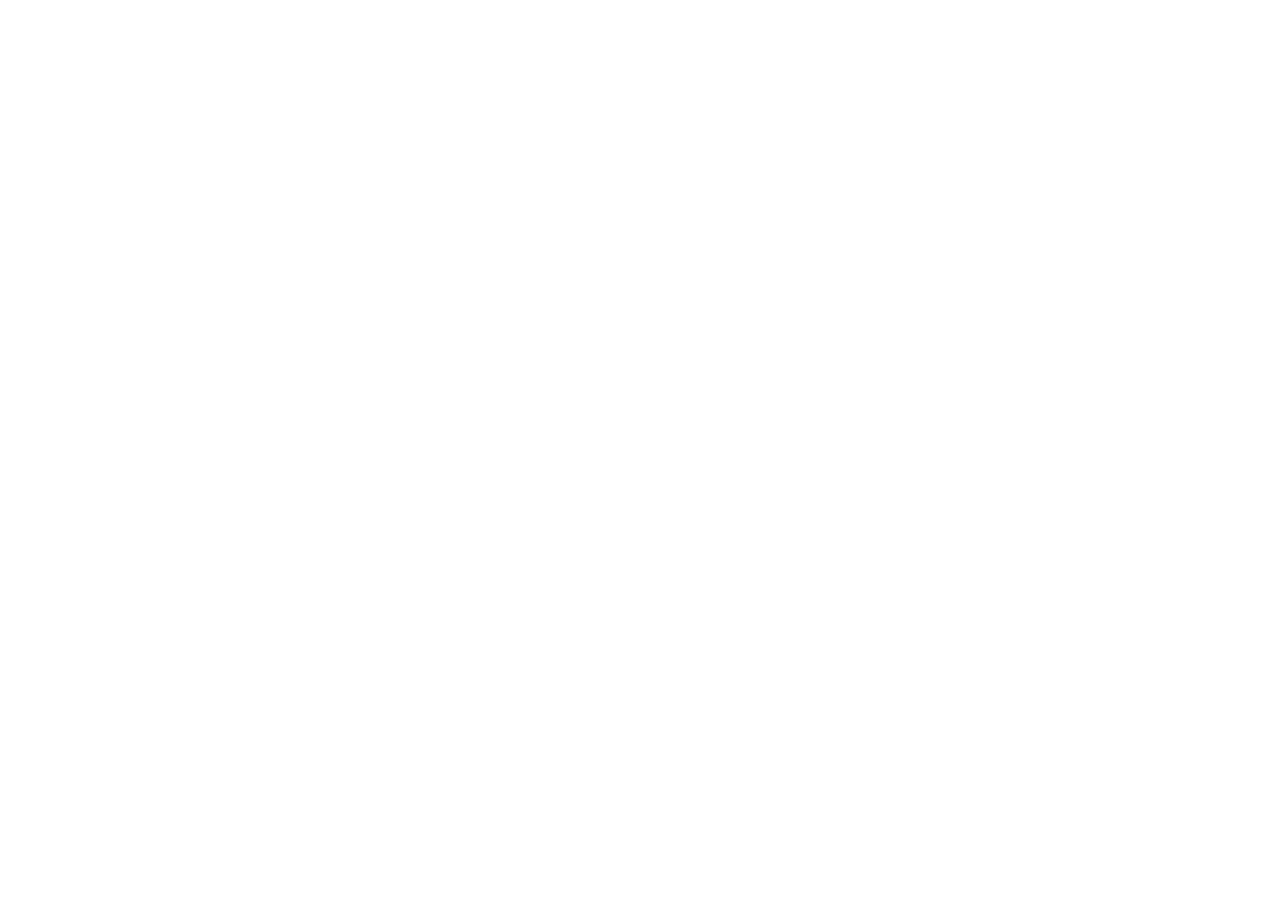
==== storybook-content/index.html @ 7ec9d9fd "storybook init" ====
<!DOCTYPE html>
<html lang="en">
  <head>
    <meta charset="utf-8" />
    <link rel="icon" href="%PUBLIC_URL%/favicon.ico" />
    <meta name="viewport" content="width=device-width, initial-scale=1" />
    <meta name="theme-color" content="#000000" />
    <meta
      name="description"
      content="Michal's React portfolio"
    />
    <link rel="apple-touch-icon" href="%PUBLIC_URL%/logo192.png" />

    <link rel="manifest" href="%PUBLIC_URL%/manifest.json" />
    <title>CodEng App</title>
  </head>
  <body>
    <noscript>You need to enable JavaScript to run this app.</noscript>
    <div id="root"></div>
  </body>
</html>
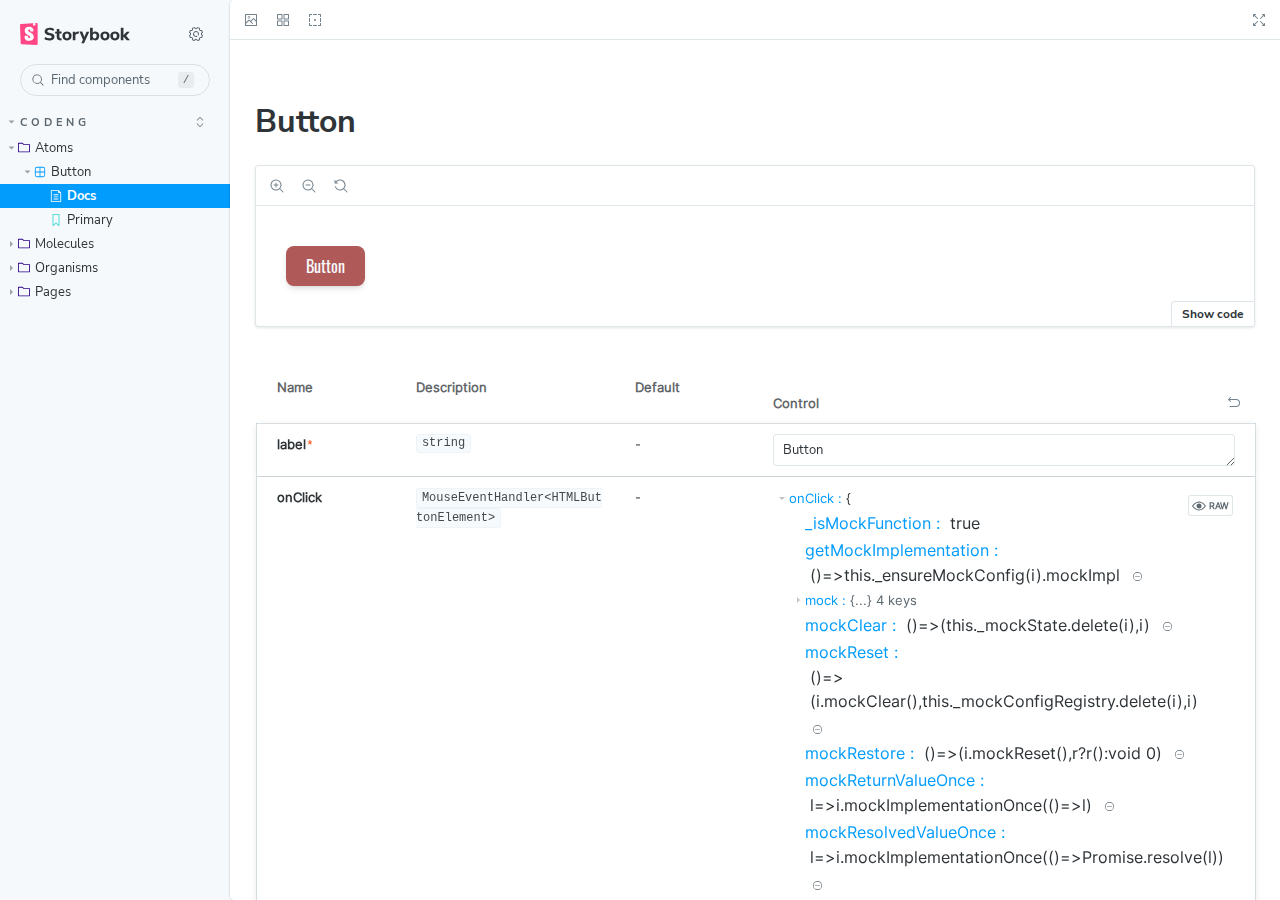
==== commit 75538dcf: "upgrade" ====
--- a/storybook-content/index.html
+++ b/storybook-content/index.html
@@ -2,20 +2,132 @@
 <html lang="en">
   <head>
     <meta charset="utf-8" />
-    <link rel="icon" href="%PUBLIC_URL%/favicon.ico" />
+
+    <title>@storybook/cli - Storybook</title>
     <meta name="viewport" content="width=device-width, initial-scale=1" />
-    <meta name="theme-color" content="#000000" />
-    <meta
-      name="description"
-      content="Michal's React portfolio"
+
+    <link rel="icon" type="image/svg+xml" href="./favicon.svg" />
+
+    <link
+      rel="prefetch"
+      href="./sb-common-assets/nunito-sans-regular.woff2"
+      as="font"
+      type="font/woff2"
+      crossorigin
     />
-    <link rel="apple-touch-icon" href="%PUBLIC_URL%/logo192.png" />
+    <link
+      rel="prefetch"
+      href="./sb-common-assets/nunito-sans-bold.woff2"
+      as="font"
+      type="font/woff2"
+      crossorigin
+    />
+    <link rel="stylesheet" href="./sb-common-assets/fonts.css" />
 
-    <link rel="manifest" href="%PUBLIC_URL%/manifest.json" />
-    <title>CodEng App</title>
+    <link href="./sb-manager/runtime.js" rel="modulepreload" />
+
+    <link href="./sb-addons/links-0/manager-bundle.js" rel="modulepreload" />
+
+    <link
+      href="./sb-addons/essentials-controls-1/manager-bundle.js"
+      rel="modulepreload"
+    />
+
+    <link
+      href="./sb-addons/essentials-actions-2/manager-bundle.js"
+      rel="modulepreload"
+    />
+
+    <link
+      href="./sb-addons/essentials-backgrounds-3/manager-bundle.js"
+      rel="modulepreload"
+    />
+
+    <link
+      href="./sb-addons/essentials-viewport-4/manager-bundle.js"
+      rel="modulepreload"
+    />
+
+    <link
+      href="./sb-addons/essentials-toolbars-5/manager-bundle.js"
+      rel="modulepreload"
+    />
+
+    <link
+      href="./sb-addons/essentials-measure-6/manager-bundle.js"
+      rel="modulepreload"
+    />
+
+    <link
+      href="./sb-addons/essentials-outline-7/manager-bundle.js"
+      rel="modulepreload"
+    />
+
+    <link
+      href="./sb-addons/onboarding-8/manager-bundle.js"
+      rel="modulepreload"
+    />
+
+    <link
+      href="./sb-addons/interactions-9/manager-bundle.js"
+      rel="modulepreload"
+    />
+
+    <link href="./sb-addons/a11y-10/manager-bundle.js" rel="modulepreload" />
+
+    <link
+      href="./sb-addons/react-router-v6-11/manager-bundle.js"
+      rel="modulepreload"
+    />
+
+    <style>
+      #storybook-root[hidden] {
+        display: none !important;
+      }
+    </style>
   </head>
+
   <body>
-    <noscript>You need to enable JavaScript to run this app.</noscript>
     <div id="root"></div>
+
+    <script>
+      window["FEATURES"] = {
+        warnOnLegacyHierarchySeparator: true,
+        buildStoriesJson: false,
+        storyStoreV7: true,
+        argTypeTargetsV7: true,
+        legacyDecoratorFileOrder: false,
+        disallowImplicitActionsInRenderV8: false,
+      };
+
+      window["REFS"] = {};
+
+      window["LOGLEVEL"] = "info";
+
+      window["DOCS_OPTIONS"] = {
+        defaultName: "Docs",
+        autodocs: "tag",
+      };
+
+      window["CONFIG_TYPE"] = "PRODUCTION";
+    </script>
+
+    <script type="module">
+      import "./sb-manager/runtime.js";
+      import "./sb-addons/links-0/manager-bundle.js";
+      import "./sb-addons/essentials-controls-1/manager-bundle.js";
+      import "./sb-addons/essentials-actions-2/manager-bundle.js";
+      import "./sb-addons/essentials-backgrounds-3/manager-bundle.js";
+      import "./sb-addons/essentials-viewport-4/manager-bundle.js";
+      import "./sb-addons/essentials-toolbars-5/manager-bundle.js";
+      import "./sb-addons/essentials-measure-6/manager-bundle.js";
+      import "./sb-addons/essentials-outline-7/manager-bundle.js";
+      import "./sb-addons/onboarding-8/manager-bundle.js";
+      import "./sb-addons/interactions-9/manager-bundle.js";
+      import "./sb-addons/a11y-10/manager-bundle.js";
+      import "./sb-addons/react-router-v6-11/manager-bundle.js";
+    </script>
+
+    <link href="./sb-preview/runtime.js" rel="prefetch" as="script" />
   </body>
 </html>
--- a/storybook-content/sb-common-assets/fonts.css
+++ b/storybook-content/sb-common-assets/fonts.css
@@ -0,0 +1,31 @@
+@font-face {
+  font-family: 'Nunito Sans';
+  font-style: normal;
+  font-weight: 400;
+  font-display: swap;
+  src: url('./nunito-sans-regular.woff2') format('woff2');
+}
+
+@font-face {
+  font-family: 'Nunito Sans';
+  font-style: italic;
+  font-weight: 400;
+  font-display: swap;
+  src: url('./nunito-sans-italic.woff2') format('woff2');
+}
+
+@font-face {
+  font-family: 'Nunito Sans';
+  font-style: normal;
+  font-weight: 700;
+  font-display: swap;
+  src: url('./nunito-sans-bold.woff2') format('woff2');
+}
+
+@font-face {
+  font-family: 'Nunito Sans';
+  font-style: italic;
+  font-weight: 700;
+  font-display: swap;
+  src: url('./nunito-sans-bold-italic.woff2') format('woff2');
+}
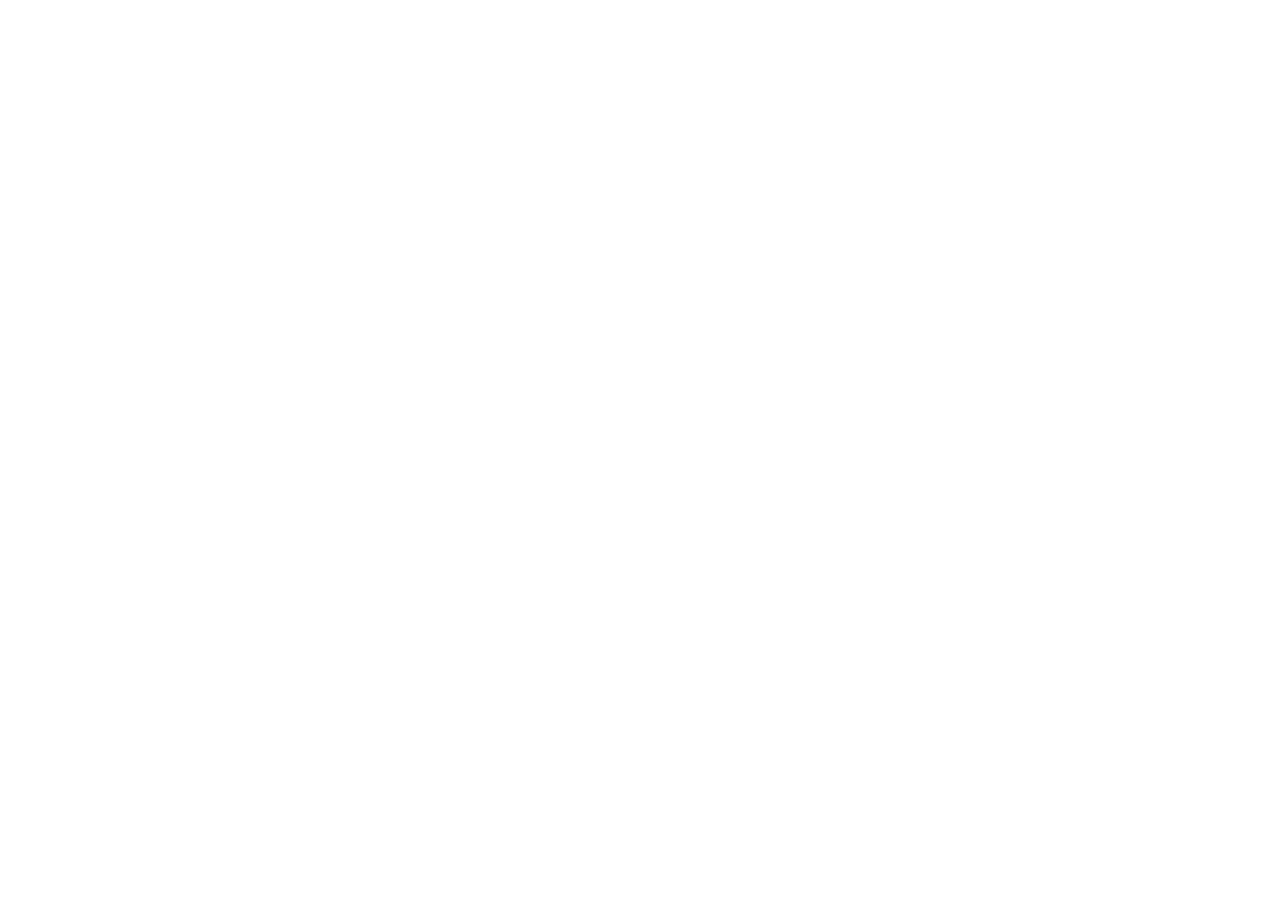
==== commit 01ef7b19: "update" ====
--- a/storybook-content/index.html
+++ b/storybook-content/index.html
@@ -2,132 +2,20 @@
 <html lang="en">
   <head>
     <meta charset="utf-8" />
+    <link rel="icon" href="%PUBLIC_URL%/favicon.ico" />
+    <meta name="viewport" content="width=device-width, initial-scale=1" />
+    <meta name="theme-color" content="#000000" />
+    <meta
+      name="description"
+      content="Michal's React portfolio"
+    />
+    <link rel="apple-touch-icon" href="%PUBLIC_URL%/logo192.png" />
 
-    <title>@storybook/cli - Storybook</title>
-    <meta name="viewport" content="width=device-width, initial-scale=1" />
-
-    <link rel="icon" type="image/svg+xml" href="./favicon.svg" />
-
-    <link
-      rel="prefetch"
-      href="./sb-common-assets/nunito-sans-regular.woff2"
-      as="font"
-      type="font/woff2"
-      crossorigin
-    />
-    <link
-      rel="prefetch"
-      href="./sb-common-assets/nunito-sans-bold.woff2"
-      as="font"
-      type="font/woff2"
-      crossorigin
-    />
-    <link rel="stylesheet" href="./sb-common-assets/fonts.css" />
-
-    <link href="./sb-manager/runtime.js" rel="modulepreload" />
-
-    <link href="./sb-addons/links-0/manager-bundle.js" rel="modulepreload" />
-
-    <link
-      href="./sb-addons/essentials-controls-1/manager-bundle.js"
-      rel="modulepreload"
-    />
-
-    <link
-      href="./sb-addons/essentials-actions-2/manager-bundle.js"
-      rel="modulepreload"
-    />
-
-    <link
-      href="./sb-addons/essentials-backgrounds-3/manager-bundle.js"
-      rel="modulepreload"
-    />
-
-    <link
-      href="./sb-addons/essentials-viewport-4/manager-bundle.js"
-      rel="modulepreload"
-    />
-
-    <link
-      href="./sb-addons/essentials-toolbars-5/manager-bundle.js"
-      rel="modulepreload"
-    />
-
-    <link
-      href="./sb-addons/essentials-measure-6/manager-bundle.js"
-      rel="modulepreload"
-    />
-
-    <link
-      href="./sb-addons/essentials-outline-7/manager-bundle.js"
-      rel="modulepreload"
-    />
-
-    <link
-      href="./sb-addons/onboarding-8/manager-bundle.js"
-      rel="modulepreload"
-    />
-
-    <link
-      href="./sb-addons/interactions-9/manager-bundle.js"
-      rel="modulepreload"
-    />
-
-    <link href="./sb-addons/a11y-10/manager-bundle.js" rel="modulepreload" />
-
-    <link
-      href="./sb-addons/react-router-v6-11/manager-bundle.js"
-      rel="modulepreload"
-    />
-
-    <style>
-      #storybook-root[hidden] {
-        display: none !important;
-      }
-    </style>
+    <link rel="manifest" href="%PUBLIC_URL%/manifest.json" />
+    <title>CodEng App</title>
   </head>
-
   <body>
+    <noscript>You need to enable JavaScript to run this app.</noscript>
     <div id="root"></div>
-
-    <script>
-      window["FEATURES"] = {
-        warnOnLegacyHierarchySeparator: true,
-        buildStoriesJson: false,
-        storyStoreV7: true,
-        argTypeTargetsV7: true,
-        legacyDecoratorFileOrder: false,
-        disallowImplicitActionsInRenderV8: false,
-      };
-
-      window["REFS"] = {};
-
-      window["LOGLEVEL"] = "info";
-
-      window["DOCS_OPTIONS"] = {
-        defaultName: "Docs",
-        autodocs: "tag",
-      };
-
-      window["CONFIG_TYPE"] = "PRODUCTION";
-    </script>
-
-    <script type="module">
-      import "./sb-manager/runtime.js";
-      import "./sb-addons/links-0/manager-bundle.js";
-      import "./sb-addons/essentials-controls-1/manager-bundle.js";
-      import "./sb-addons/essentials-actions-2/manager-bundle.js";
-      import "./sb-addons/essentials-backgrounds-3/manager-bundle.js";
-      import "./sb-addons/essentials-viewport-4/manager-bundle.js";
-      import "./sb-addons/essentials-toolbars-5/manager-bundle.js";
-      import "./sb-addons/essentials-measure-6/manager-bundle.js";
-      import "./sb-addons/essentials-outline-7/manager-bundle.js";
-      import "./sb-addons/onboarding-8/manager-bundle.js";
-      import "./sb-addons/interactions-9/manager-bundle.js";
-      import "./sb-addons/a11y-10/manager-bundle.js";
-      import "./sb-addons/react-router-v6-11/manager-bundle.js";
-    </script>
-
-    <link href="./sb-preview/runtime.js" rel="prefetch" as="script" />
   </body>
 </html>
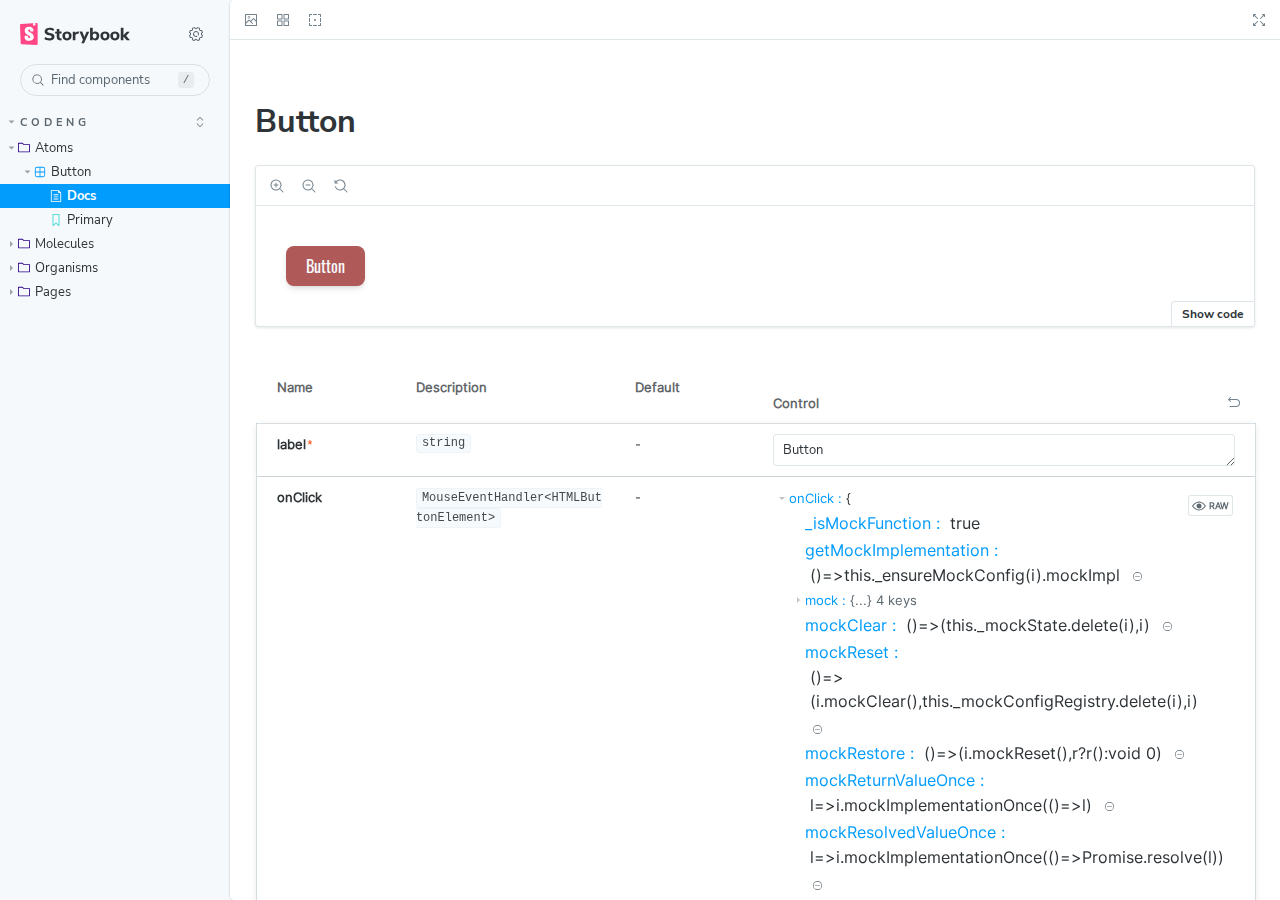
==== commit 114ee805: "update" ====
--- a/storybook-content/index.html
+++ b/storybook-content/index.html
@@ -2,20 +2,132 @@
 <html lang="en">
   <head>
     <meta charset="utf-8" />
-    <link rel="icon" href="%PUBLIC_URL%/favicon.ico" />
+
+    <title>@storybook/cli - Storybook</title>
     <meta name="viewport" content="width=device-width, initial-scale=1" />
-    <meta name="theme-color" content="#000000" />
-    <meta
-      name="description"
-      content="Michal's React portfolio"
+
+    <link rel="icon" type="image/svg+xml" href="./favicon.svg" />
+
+    <link
+      rel="prefetch"
+      href="./sb-common-assets/nunito-sans-regular.woff2"
+      as="font"
+      type="font/woff2"
+      crossorigin
     />
-    <link rel="apple-touch-icon" href="%PUBLIC_URL%/logo192.png" />
+    <link
+      rel="prefetch"
+      href="./sb-common-assets/nunito-sans-bold.woff2"
+      as="font"
+      type="font/woff2"
+      crossorigin
+    />
+    <link rel="stylesheet" href="./sb-common-assets/fonts.css" />
 
-    <link rel="manifest" href="%PUBLIC_URL%/manifest.json" />
-    <title>CodEng App</title>
+    <link href="./sb-manager/runtime.js" rel="modulepreload" />
+
+    <link href="./sb-addons/links-0/manager-bundle.js" rel="modulepreload" />
+
+    <link
+      href="./sb-addons/essentials-controls-1/manager-bundle.js"
+      rel="modulepreload"
+    />
+
+    <link
+      href="./sb-addons/essentials-actions-2/manager-bundle.js"
+      rel="modulepreload"
+    />
+
+    <link
+      href="./sb-addons/essentials-backgrounds-3/manager-bundle.js"
+      rel="modulepreload"
+    />
+
+    <link
+      href="./sb-addons/essentials-viewport-4/manager-bundle.js"
+      rel="modulepreload"
+    />
+
+    <link
+      href="./sb-addons/essentials-toolbars-5/manager-bundle.js"
+      rel="modulepreload"
+    />
+
+    <link
+      href="./sb-addons/essentials-measure-6/manager-bundle.js"
+      rel="modulepreload"
+    />
+
+    <link
+      href="./sb-addons/essentials-outline-7/manager-bundle.js"
+      rel="modulepreload"
+    />
+
+    <link
+      href="./sb-addons/onboarding-8/manager-bundle.js"
+      rel="modulepreload"
+    />
+
+    <link
+      href="./sb-addons/interactions-9/manager-bundle.js"
+      rel="modulepreload"
+    />
+
+    <link href="./sb-addons/a11y-10/manager-bundle.js" rel="modulepreload" />
+
+    <link
+      href="./sb-addons/react-router-v6-11/manager-bundle.js"
+      rel="modulepreload"
+    />
+
+    <style>
+      #storybook-root[hidden] {
+        display: none !important;
+      }
+    </style>
   </head>
+
   <body>
-    <noscript>You need to enable JavaScript to run this app.</noscript>
     <div id="root"></div>
+
+    <script>
+      window["FEATURES"] = {
+        warnOnLegacyHierarchySeparator: true,
+        buildStoriesJson: false,
+        storyStoreV7: true,
+        argTypeTargetsV7: true,
+        legacyDecoratorFileOrder: false,
+        disallowImplicitActionsInRenderV8: false,
+      };
+
+      window["REFS"] = {};
+
+      window["LOGLEVEL"] = "info";
+
+      window["DOCS_OPTIONS"] = {
+        defaultName: "Docs",
+        autodocs: "tag",
+      };
+
+      window["CONFIG_TYPE"] = "PRODUCTION";
+    </script>
+
+    <script type="module">
+      import "./sb-manager/runtime.js";
+      import "./sb-addons/links-0/manager-bundle.js";
+      import "./sb-addons/essentials-controls-1/manager-bundle.js";
+      import "./sb-addons/essentials-actions-2/manager-bundle.js";
+      import "./sb-addons/essentials-backgrounds-3/manager-bundle.js";
+      import "./sb-addons/essentials-viewport-4/manager-bundle.js";
+      import "./sb-addons/essentials-toolbars-5/manager-bundle.js";
+      import "./sb-addons/essentials-measure-6/manager-bundle.js";
+      import "./sb-addons/essentials-outline-7/manager-bundle.js";
+      import "./sb-addons/onboarding-8/manager-bundle.js";
+      import "./sb-addons/interactions-9/manager-bundle.js";
+      import "./sb-addons/a11y-10/manager-bundle.js";
+      import "./sb-addons/react-router-v6-11/manager-bundle.js";
+    </script>
+
+    <link href="./sb-preview/runtime.js" rel="prefetch" as="script" />
   </body>
 </html>
--- a/storybook-content/sb-common-assets/fonts.css
+++ b/storybook-content/sb-common-assets/fonts.css
@@ -0,0 +1,31 @@
+@font-face {
+  font-family: 'Nunito Sans';
+  font-style: normal;
+  font-weight: 400;
+  font-display: swap;
+  src: url('./nunito-sans-regular.woff2') format('woff2');
+}
+
+@font-face {
+  font-family: 'Nunito Sans';
+  font-style: italic;
+  font-weight: 400;
+  font-display: swap;
+  src: url('./nunito-sans-italic.woff2') format('woff2');
+}
+
+@font-face {
+  font-family: 'Nunito Sans';
+  font-style: normal;
+  font-weight: 700;
+  font-display: swap;
+  src: url('./nunito-sans-bold.woff2') format('woff2');
+}
+
+@font-face {
+  font-family: 'Nunito Sans';
+  font-style: italic;
+  font-weight: 700;
+  font-display: swap;
+  src: url('./nunito-sans-bold-italic.woff2') format('woff2');
+}
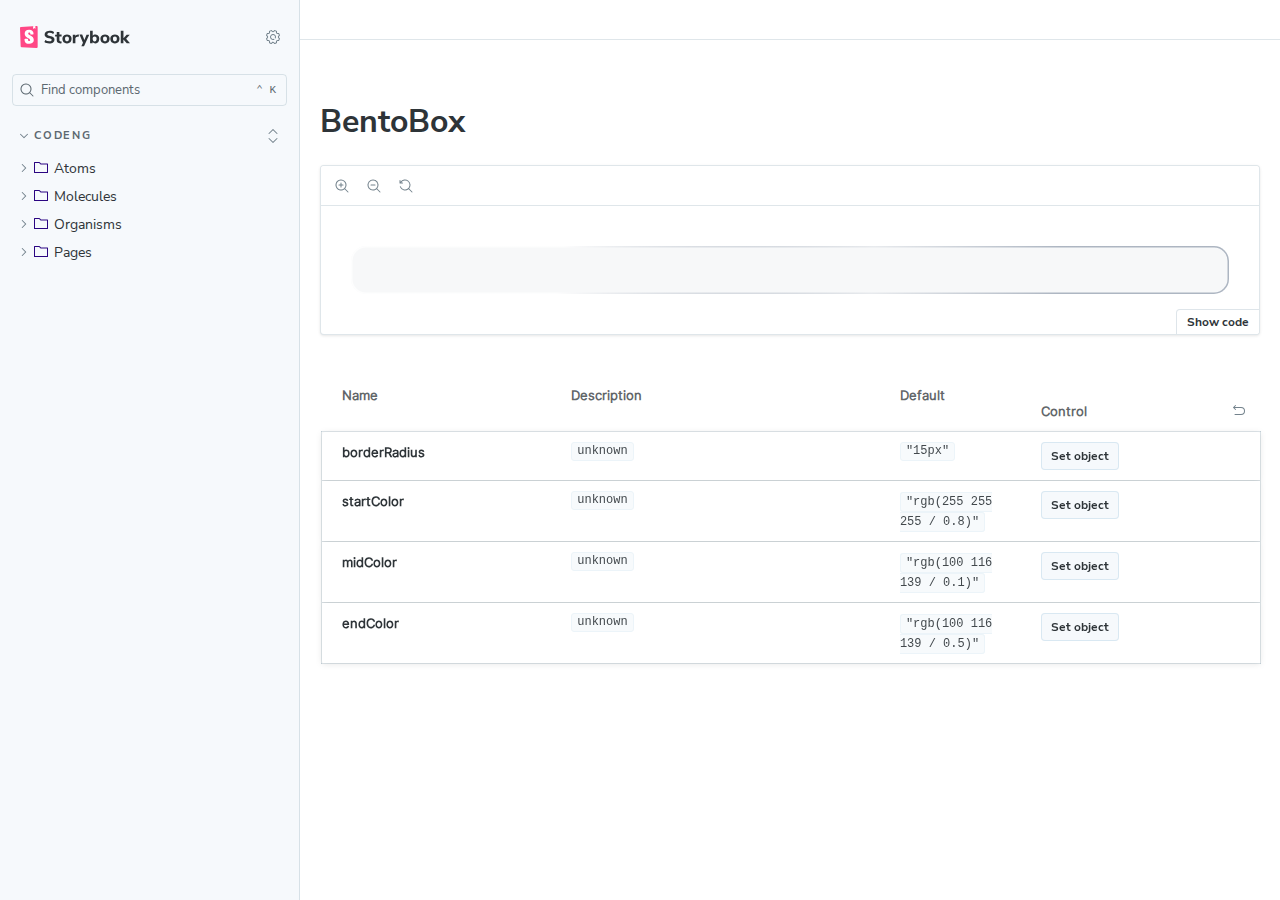
==== commit e699343b: "update index" ====
--- a/storybook-content/index.html
+++ b/storybook-content/index.html
@@ -4,7 +4,10 @@
     <meta charset="utf-8" />
 
     <title>@storybook/cli - Storybook</title>
-    <meta name="viewport" content="width=device-width, initial-scale=1" />
+    <meta
+      name="viewport"
+      content="width=device-width, initial-scale=1, maximum-scale=1"
+    />
 
     <link rel="icon" type="image/svg+xml" href="./favicon.svg" />
 
@@ -26,57 +29,62 @@
 
     <link href="./sb-manager/runtime.js" rel="modulepreload" />
 
-    <link href="./sb-addons/links-0/manager-bundle.js" rel="modulepreload" />
+    <link
+      href="./sb-addons/storybook-core-server-presets-0/common-manager-bundle.js"
+      rel="modulepreload"
+    />
+
+    <link href="./sb-addons/links-1/manager-bundle.js" rel="modulepreload" />
 
     <link
-      href="./sb-addons/essentials-controls-1/manager-bundle.js"
+      href="./sb-addons/essentials-controls-2/manager-bundle.js"
       rel="modulepreload"
     />
 
     <link
-      href="./sb-addons/essentials-actions-2/manager-bundle.js"
+      href="./sb-addons/essentials-actions-3/manager-bundle.js"
       rel="modulepreload"
     />
 
     <link
-      href="./sb-addons/essentials-backgrounds-3/manager-bundle.js"
+      href="./sb-addons/essentials-backgrounds-4/manager-bundle.js"
       rel="modulepreload"
     />
 
     <link
-      href="./sb-addons/essentials-viewport-4/manager-bundle.js"
+      href="./sb-addons/essentials-viewport-5/manager-bundle.js"
       rel="modulepreload"
     />
 
     <link
-      href="./sb-addons/essentials-toolbars-5/manager-bundle.js"
+      href="./sb-addons/essentials-toolbars-6/manager-bundle.js"
       rel="modulepreload"
     />
 
     <link
-      href="./sb-addons/essentials-measure-6/manager-bundle.js"
+      href="./sb-addons/essentials-measure-7/manager-bundle.js"
       rel="modulepreload"
     />
 
     <link
-      href="./sb-addons/essentials-outline-7/manager-bundle.js"
+      href="./sb-addons/essentials-outline-8/manager-bundle.js"
       rel="modulepreload"
     />
 
     <link
-      href="./sb-addons/onboarding-8/manager-bundle.js"
+      href="./sb-addons/chromatic-com-storybook-9/manager-bundle.js"
       rel="modulepreload"
     />
 
     <link
-      href="./sb-addons/interactions-9/manager-bundle.js"
+      href="./sb-addons/interactions-10/manager-bundle.js"
       rel="modulepreload"
     />
 
-    <link href="./sb-addons/a11y-10/manager-bundle.js" rel="modulepreload" />
+    <link href="./sb-addons/a11y-11/manager-bundle.js" rel="modulepreload" />
 
     <link
-      href="./sb-addons/react-router-v6-11/manager-bundle.js"
+      href="./sb-addons/remix-react-router-12/manager-bundle.js"
       rel="modulepreload"
     />
 
@@ -92,12 +100,9 @@
 
     <script>
       window["FEATURES"] = {
-        warnOnLegacyHierarchySeparator: true,
-        buildStoriesJson: false,
-        storyStoreV7: true,
         argTypeTargetsV7: true,
         legacyDecoratorFileOrder: false,
-        disallowImplicitActionsInRenderV8: false,
+        disallowImplicitActionsInRenderV8: true,
       };
 
       window["REFS"] = {};
@@ -110,22 +115,43 @@
       };
 
       window["CONFIG_TYPE"] = "PRODUCTION";
+
+      window["TAGS_OPTIONS"] = {
+        "dev-only": {
+          excludeFromDocsStories: true,
+        },
+        "docs-only": {
+          excludeFromSidebar: true,
+        },
+        "test-only": {
+          excludeFromSidebar: true,
+          excludeFromDocsStories: true,
+        },
+      };
+
+      window["STORYBOOK_RENDERER"] = "@storybook/react";
+
+      window["STORYBOOK_BUILDER"] = "@storybook/builder-vite";
+
+      window["STORYBOOK_FRAMEWORK"] = "@storybook/react-vite";
     </script>
 
     <script type="module">
+      import "./sb-manager/globals-runtime.js";
+      import "./sb-addons/storybook-core-server-presets-0/common-manager-bundle.js";
+      import "./sb-addons/links-1/manager-bundle.js";
+      import "./sb-addons/essentials-controls-2/manager-bundle.js";
+      import "./sb-addons/essentials-actions-3/manager-bundle.js";
+      import "./sb-addons/essentials-backgrounds-4/manager-bundle.js";
+      import "./sb-addons/essentials-viewport-5/manager-bundle.js";
+      import "./sb-addons/essentials-toolbars-6/manager-bundle.js";
+      import "./sb-addons/essentials-measure-7/manager-bundle.js";
+      import "./sb-addons/essentials-outline-8/manager-bundle.js";
+      import "./sb-addons/chromatic-com-storybook-9/manager-bundle.js";
+      import "./sb-addons/interactions-10/manager-bundle.js";
+      import "./sb-addons/a11y-11/manager-bundle.js";
+      import "./sb-addons/remix-react-router-12/manager-bundle.js";
       import "./sb-manager/runtime.js";
-      import "./sb-addons/links-0/manager-bundle.js";
-      import "./sb-addons/essentials-controls-1/manager-bundle.js";
-      import "./sb-addons/essentials-actions-2/manager-bundle.js";
-      import "./sb-addons/essentials-backgrounds-3/manager-bundle.js";
-      import "./sb-addons/essentials-viewport-4/manager-bundle.js";
-      import "./sb-addons/essentials-toolbars-5/manager-bundle.js";
-      import "./sb-addons/essentials-measure-6/manager-bundle.js";
-      import "./sb-addons/essentials-outline-7/manager-bundle.js";
-      import "./sb-addons/onboarding-8/manager-bundle.js";
-      import "./sb-addons/interactions-9/manager-bundle.js";
-      import "./sb-addons/a11y-10/manager-bundle.js";
-      import "./sb-addons/react-router-v6-11/manager-bundle.js";
     </script>
 
     <link href="./sb-preview/runtime.js" rel="prefetch" as="script" />
